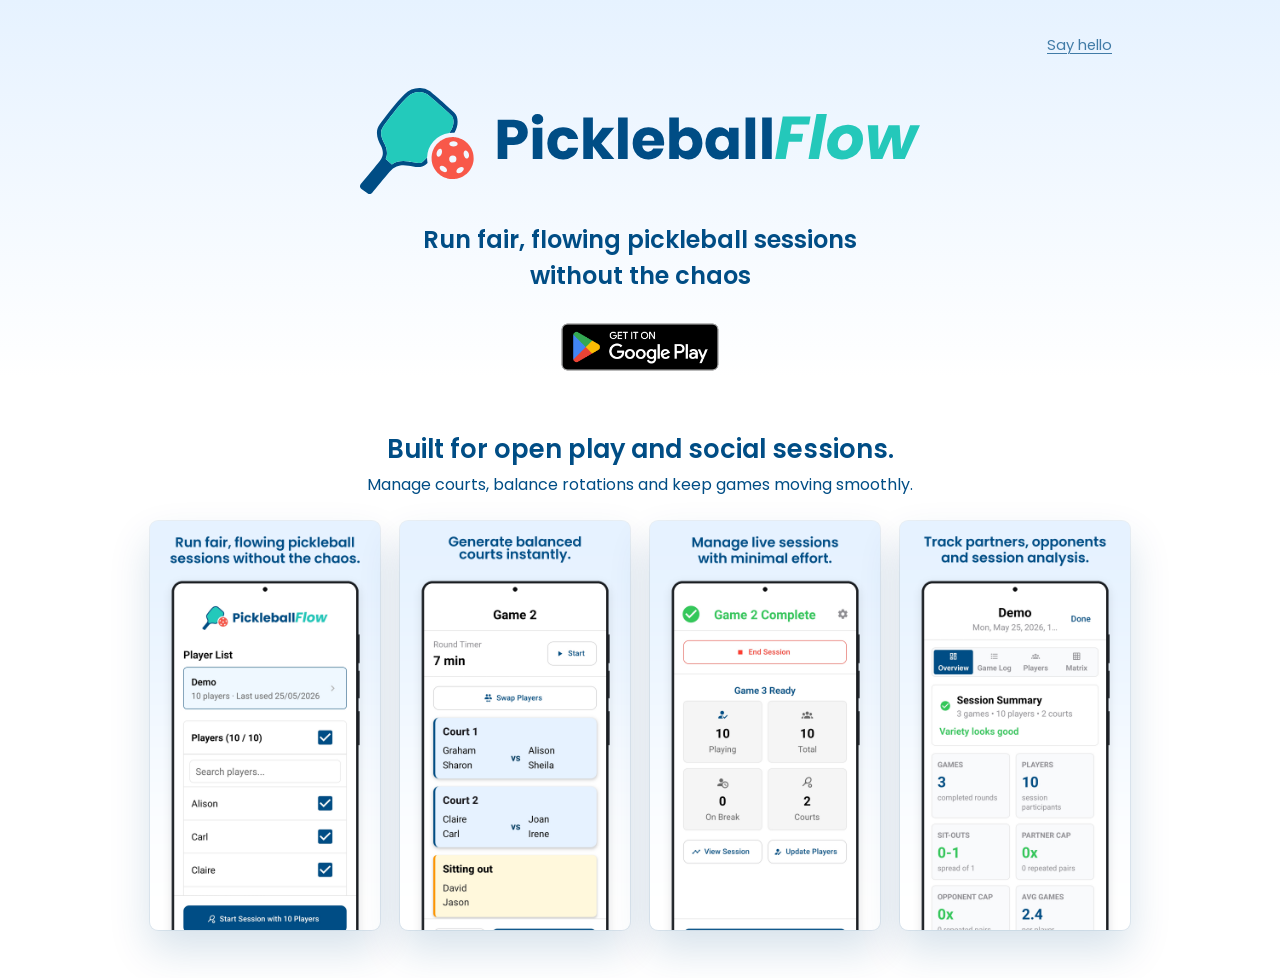
==== index.html @ 3c0b51c6 "Update landing page and SEO metadata" ====
<!doctype html>
<html lang="en">
  <head>
    <meta charset="utf-8">
    <meta name="viewport" content="width=device-width, initial-scale=1">
    <title>PickleballFlow | Pickleball Session Organiser</title>
    <meta
      name="description"
      content="PickleballFlow is a lightweight session organiser designed to help organisers run smooth, balanced pickleball sessions with minimal stress."
    >
    <meta name="robots" content="index, follow">
    <meta name="theme-color" content="#004d85">
    <link rel="canonical" href="https://pickleballflow.app/">

    <meta property="og:site_name" content="PickleballFlow">
    <meta property="og:title" content="PickleballFlow | Pickleball Session Organiser">
    <meta
      property="og:description"
      content="PickleballFlow is a lightweight session organiser designed to help organisers run smooth, balanced pickleball sessions with minimal stress."
    >
    <meta property="og:type" content="website">
    <meta property="og:url" content="https://pickleballflow.app/">
    <meta property="og:image" content="https://pickleballflow.app/assets/favicon.png">
    <meta property="og:image:alt" content="PickleballFlow logo">
    <meta property="og:locale" content="en_GB">
    <meta name="twitter:card" content="summary">
    <meta name="twitter:title" content="PickleballFlow | Pickleball Session Organiser">
    <meta
      name="twitter:description"
      content="Run fair, flowing pickleball sessions without the chaos."
    >
    <meta name="twitter:image" content="https://pickleballflow.app/assets/favicon.png">
    <meta name="twitter:image:alt" content="PickleballFlow logo">

    <link rel="icon" href="assets/favicon.png" type="image/png">
    <link rel="apple-touch-icon" href="assets/favicon.png">
    <link rel="preconnect" href="https://fonts.googleapis.com">
    <link rel="preconnect" href="https://fonts.gstatic.com" crossorigin>
    <link href="https://fonts.googleapis.com/css2?family=Poppins:wght@400;600;700&amp;display=swap" rel="stylesheet">
    <link rel="stylesheet" href="styles.css">

    <script type="application/ld+json">
      {
        "@context": "https://schema.org",
        "@type": "SoftwareApplication",
        "name": "PickleballFlow",
        "applicationCategory": "SportsApplication",
        "operatingSystem": "Android",
        "description": "PickleballFlow is a lightweight session organiser designed to help organisers run smooth, balanced pickleball sessions with minimal stress.",
        "url": "https://pickleballflow.app/",
        "downloadUrl": "https://play.google.com/store/apps/details?id=com.carlevans72.PickleballApp",
        "image": "https://pickleballflow.app/assets/favicon.png"
      }
    </script>

    <!-- MailerLite Universal -->
    <script>
      (function(w,d,e,u,f,l,n){w[f]=w[f]||function(){(w[f].q=w[f].q||[])
      .push(arguments);},l=d.createElement(e),l.async=1,l.src=u,
      n=d.getElementsByTagName(e)[0],n.parentNode.insertBefore(l,n);})
      (window,document,'script','https://assets.mailerlite.com/js/universal.js','ml');
      ml('account', '2374037');
    </script>
    <!-- End MailerLite Universal -->
  </head>
  <body>
    <main class="page-shell" aria-labelledby="site-title">
      <a class="hero-contact" href="mailto:carl@pickleballflow.app">Say hello</a>
      <section class="hero">
        <img
          class="brand-logo"
          src="assets/logo.svg"
          alt="PickleballFlow"
          width="818"
          height="155"
        >
        <h1 id="site-title" class="visually-hidden">PickleballFlow</h1>
        <p class="tagline">
          Run fair, flowing pickleball sessions
          <span>without the chaos</span>
        </p>
        <a
          class="store-link"
          href="https://play.google.com/store/apps/details?id=com.carlevans72.PickleballApp"
          aria-label="Get PickleballFlow on Google Play"
        >
          <img
            class="store-badge"
            src="assets/google-play-badge.png"
            alt="Get it on Google Play"
            width="646"
            height="250"
          >
        </a>
        <div class="waitlist-form">
          <div class="ml-embedded" data-form="wZC4HI"></div>
        </div>
        <section class="play-store-gallery" aria-labelledby="play-store-gallery-title">
          <div class="gallery-intro">
            <h2 id="play-store-gallery-title">Built for open play and social sessions.</h2>
            <p>Manage courts, balance rotations and keep games moving smoothly.</p>
          </div>
          <ul class="screenshot-list">
            <li>
              <img
                src="assets/screenshots/play-store-screenshots/01-run-fair-flowing-pickleball-sessions-without-the-chaos.png"
                alt="PickleballFlow screenshot showing the app launch screen and session planning summary"
                width="1080"
                height="1920"
                loading="lazy"
              >
            </li>
            <li>
              <img
                src="assets/screenshots/play-store-screenshots/02-generate-balanced-courts-instantly.png"
                alt="PickleballFlow screenshot showing balanced court generation"
                width="1080"
                height="1920"
                loading="lazy"
              >
            </li>
            <li>
              <img
                src="assets/screenshots/play-store-screenshots/03-manage-live-sessions-with-minimal-effort.png"
                alt="PickleballFlow screenshot showing live session management"
                width="1080"
                height="1920"
                loading="lazy"
              >
            </li>
            <li>
              <img
                src="assets/screenshots/play-store-screenshots/04-track-partners-opponents-and-session-analysis.png"
                alt="PickleballFlow screenshot showing partner, opponent, and session analysis"
                width="1080"
                height="1920"
                loading="lazy"
              >
            </li>
          </ul>
        </section>
      </section>
    </main>
  </body>
</html>
---- styles.css ----
:root {
  --color-navy: #004d85;
  --color-teal: #23cabb;
  --color-coral: #f85849;
  --color-light-blue: #e6f2ff;
  --color-white: #ffffff;
  --color-text: var(--color-navy);
  --color-muted: rgba(0, 77, 133, 0.72);
  --color-border: #e0e0e0;
  --focus-ring: 0 0 0 4px rgba(35, 202, 187, 0.35);
  --legal-header-height: 96px;
}

* {
  box-sizing: border-box;
}

html {
  min-height: 100%;
}

body {
  min-height: 100vh;
  margin: 0;
  color: var(--color-text);
  background: var(--color-white);
  font-family: "Poppins", -apple-system, BlinkMacSystemFont, "Segoe UI", sans-serif;
  line-height: 1.5;
}

body::before {
  position: fixed;
  inset: 0;
  z-index: -1;
  content: "";
  background:
    linear-gradient(180deg, var(--color-light-blue) 0%, var(--color-white) 42%);
}

a {
  color: var(--color-navy);
  text-decoration-thickness: 1px;
  text-underline-offset: 0.22em;
}

a:hover {
  color: #003d6a;
}

a:focus-visible {
  outline: 2px solid var(--color-navy);
  outline-offset: 4px;
  box-shadow: var(--focus-ring);
}

.page-shell {
  position: relative;
  display: grid;
  min-height: 100svh;
  padding: 56px 24px 24px;
  place-items: center;
}

.hero-contact {
  position: absolute;
  top: 24px;
  right: 24px;
  z-index: 1;
  color: var(--color-muted);
  font-size: 0.92rem;
}

.hero-contact:hover {
  color: var(--color-navy);
}

.hero {
  display: grid;
  width: min(100%, 720px);
  justify-items: center;
  text-align: center;
}

.brand-logo {
  display: block;
  width: min(100%, 560px);
  height: auto;
}

.tagline {
  max-width: 36rem;
  margin: 28px 0 18px;
  color: var(--color-navy);
  font-size: clamp(1.2rem, 1rem + 0.8vw, 1.5rem);
  font-weight: 600;
  letter-spacing: 0;
}

.tagline span {
  display: block;
}

.store-link {
  display: inline-flex;
  border-radius: 6px;
}

.store-badge {
  display: block;
  width: min(180px, 52vw);
  height: auto;
}

.waitlist-form {
  width: 100%;
  margin-top: 0;
}

.waitlist-form .ml-embedded {
  width: 100%;
}

.play-store-gallery {
  width: min(100%, 980px);
  margin-top: 42px;
}

.gallery-intro {
  width: min(100%, 560px);
  margin: 0 auto 20px;
}

.gallery-intro h2 {
  margin: 0;
  color: var(--color-navy);
  font-size: clamp(1.25rem, 1.05rem + 0.7vw, 1.6rem);
  font-weight: 600;
  line-height: 1.2;
  letter-spacing: 0;
}

.gallery-intro p {
  margin: 8px 0 0;
  color: var(--color-text);
  font-size: 1rem;
  line-height: 1.5;
}

.waitlist-form .ml-form-embedContainer,
.waitlist-form .ml-form-embedContainer p,
.waitlist-form .ml-form-embedContainer span,
.waitlist-form .ml-form-embedContainer a,
.waitlist-form .ml-form-embedContainer input,
.waitlist-form .ml-form-embedContainer button {
  color: var(--color-text) !important;
  font-family: "Poppins", -apple-system, BlinkMacSystemFont, "Segoe UI", sans-serif !important;
  font-size: 1rem !important;
  line-height: 1.5 !important;
}

.waitlist-form .ml-form-embedContainer p {
  margin-block: 0 1rem !important;
}

.waitlist-form .ml-form-embedContainer input {
  font-weight: 400 !important;
}

.waitlist-form .ml-form-embedContainer button {
  font-weight: 700 !important;
}

.waitlist-form .ml-form-embedContainer .ml-form-formContent input.form-control {
  color: var(--color-text) !important;
  font-family: "Poppins", -apple-system, BlinkMacSystemFont, "Segoe UI", sans-serif !important;
  font-size: 1rem !important;
  line-height: 1.5 !important;
}

.waitlist-form .ml-form-embedContainer .ml-form-embedSubmit button.primary {
  color: var(--color-white) !important;
  font-family: "Poppins", -apple-system, BlinkMacSystemFont, "Segoe UI", sans-serif !important;
  font-size: 1rem !important;
  line-height: 1.5 !important;
}

#mlb2-41689572.ml-form-embedContainer .ml-form-embedWrapper .ml-form-embedBody .ml-form-formContent input.form-control {
  color: var(--color-text) !important;
  font-family: "Poppins", -apple-system, BlinkMacSystemFont, "Segoe UI", sans-serif !important;
  font-size: 1rem !important;
  line-height: 1.5 !important;
}

.waitlist-form #mlb2-41689572.ml-form-embedContainer .ml-form-embedWrapper .ml-form-embedBody .ml-block-form .ml-form-embedSubmit button.primary {
  color: var(--color-white) !important;
  font-family: "Poppins", -apple-system, BlinkMacSystemFont, "Segoe UI", sans-serif !important;
  font-size: 1rem !important;
  line-height: 1.5 !important;
}

.waitlist-form .ml-form-embedPermissions p,
.waitlist-form .ml-form-embedPermissions span,
.waitlist-form .ml-form-embedPermissions a {
  font-size: 0.875rem !important;
  line-height: 1.55 !important;
}

.screenshot-list {
  display: grid;
  grid-template-columns: repeat(2, minmax(0, 1fr));
  gap: 16px;
  padding: 0;
  margin: 0;
  list-style: none;
}

.screenshot-list li {
  min-width: 0;
}

.screenshot-list img {
  display: block;
  width: 100%;
  height: auto;
  border-radius: 8px;
  background: var(--color-white);
  box-shadow:
    0 20px 42px rgba(0, 77, 133, 0.16),
    0 0 0 1px rgba(0, 77, 133, 0.08);
}

.legal-header {
  position: fixed;
  top: 0;
  right: 0;
  left: 0;
  z-index: 10;
  display: flex;
  min-height: var(--legal-header-height);
  align-items: center;
  justify-content: space-between;
  gap: 24px;
  padding: 18px max(24px, calc((100vw - 880px) / 2 + 24px));
  background: transparent;
  transition:
    min-height 180ms ease,
    padding 180ms ease,
    box-shadow 180ms ease,
    background-color 180ms ease,
    backdrop-filter 180ms ease;
}

.legal-header a {
  display: inline-flex;
  border-radius: 6px;
}

.legal-header.is-compact {
  min-height: 64px;
  padding-top: 10px;
  padding-bottom: 10px;
  background: rgba(255, 255, 255, 0.94);
  backdrop-filter: blur(12px);
  box-shadow: 0 8px 24px rgba(0, 77, 133, 0.1);
}

.close-link {
  flex: 0 0 auto;
  align-items: center;
  justify-content: center;
  width: 44px;
  height: 44px;
  color: var(--color-navy);
  text-decoration: none;
}

.close-link:hover {
  color: var(--color-coral);
}

.home-icon {
  display: block;
  width: 26px;
  height: 26px;
  fill: none;
  stroke: currentColor;
  stroke-linecap: round;
  stroke-linejoin: round;
  stroke-width: 2.2;
  transition:
    width 180ms ease,
    height 180ms ease;
}

.legal-header.is-compact .home-icon {
  width: 23px;
  height: 23px;
}

.legal-logo {
  display: block;
  width: min(250px, 68vw);
  height: auto;
  transition: width 180ms ease;
}

.legal-header.is-compact .legal-logo {
  width: min(180px, 56vw);
}

.legal-page {
  width: min(100%, 880px);
  margin: 0 auto;
  padding: calc(var(--legal-header-height) + 34px) 24px 56px;
}

.legal-content {
  max-width: 760px;
}

.legal-content h1 {
  margin: 0 0 12px;
  color: var(--color-navy);
  font-size: clamp(1.65rem, 1.35rem + 1.1vw, 2.25rem);
  line-height: 1.15;
  letter-spacing: 0;
}

.legal-content h2 {
  margin: 36px 0 12px;
  color: var(--color-navy);
  font-size: 1.35rem;
  line-height: 1.25;
  letter-spacing: 0;
}

.legal-content h3 {
  margin: 24px 0 8px;
  color: var(--color-text);
  font-size: 1.05rem;
  line-height: 1.3;
  letter-spacing: 0;
}

.legal-content p,
.legal-content li {
  color: var(--color-text);
  font-size: 1rem;
}

.legal-content p {
  margin: 0 0 16px;
}

.legal-content ul {
  margin: 0 0 20px;
  padding-left: 1.35rem;
}

.legal-content li {
  margin: 8px 0;
}

.legal-content strong {
  font-weight: 700;
}

.last-updated {
  color: var(--color-muted);
  font-style: italic;
}

.visually-hidden {
  position: absolute;
  width: 1px;
  height: 1px;
  padding: 0;
  margin: -1px;
  overflow: hidden;
  clip: rect(0 0 0 0);
  white-space: nowrap;
  border: 0;
}

@media (min-width: 768px) {
  .page-shell {
    padding: 88px 48px 48px;
  }

  .hero-contact {
    top: 34px;
    right: max(48px, calc((100vw - 1040px) / 2 + 48px));
  }

  .hero {
    width: min(100%, 1040px);
  }

  .play-store-gallery {
    margin-top: 52px;
  }

  .gallery-intro {
    margin-bottom: 24px;
  }

  .screenshot-list {
    grid-template-columns: repeat(4, minmax(0, 1fr));
    gap: 20px;
  }
}

@media (max-width: 420px) {
  :root {
    --legal-header-height: 82px;
  }

  .page-shell {
    padding: 24px;
  }

  .hero-contact {
    position: static;
    justify-self: center;
    margin-top: 28px;
    order: 2;
  }

  .brand-logo {
    width: min(100%, 330px);
  }

  .tagline {
    margin-top: 24px;
  }

  .tagline span {
    display: inline;
  }

  .play-store-gallery {
    margin-top: 32px;
  }

  .gallery-intro {
    margin-bottom: 16px;
  }

  .gallery-intro p {
    font-size: 0.96rem;
  }

  .screenshot-list {
    grid-template-columns: 1fr;
    gap: 12px;
  }

  .screenshot-list img {
    border-radius: 6px;
    box-shadow:
      0 12px 28px rgba(0, 77, 133, 0.14),
      0 0 0 1px rgba(0, 77, 133, 0.07);
  }

  .legal-header {
    padding: 14px 18px;
  }

  .legal-header.is-compact {
    min-height: 58px;
    padding-top: 10px;
    padding-bottom: 8px;
  }

  .legal-logo {
    width: min(230px, 70vw);
  }

  .legal-header.is-compact .legal-logo {
    width: min(170px, 56vw);
  }

  .legal-page {
    padding-top: calc(var(--legal-header-height) + 28px);
  }
}
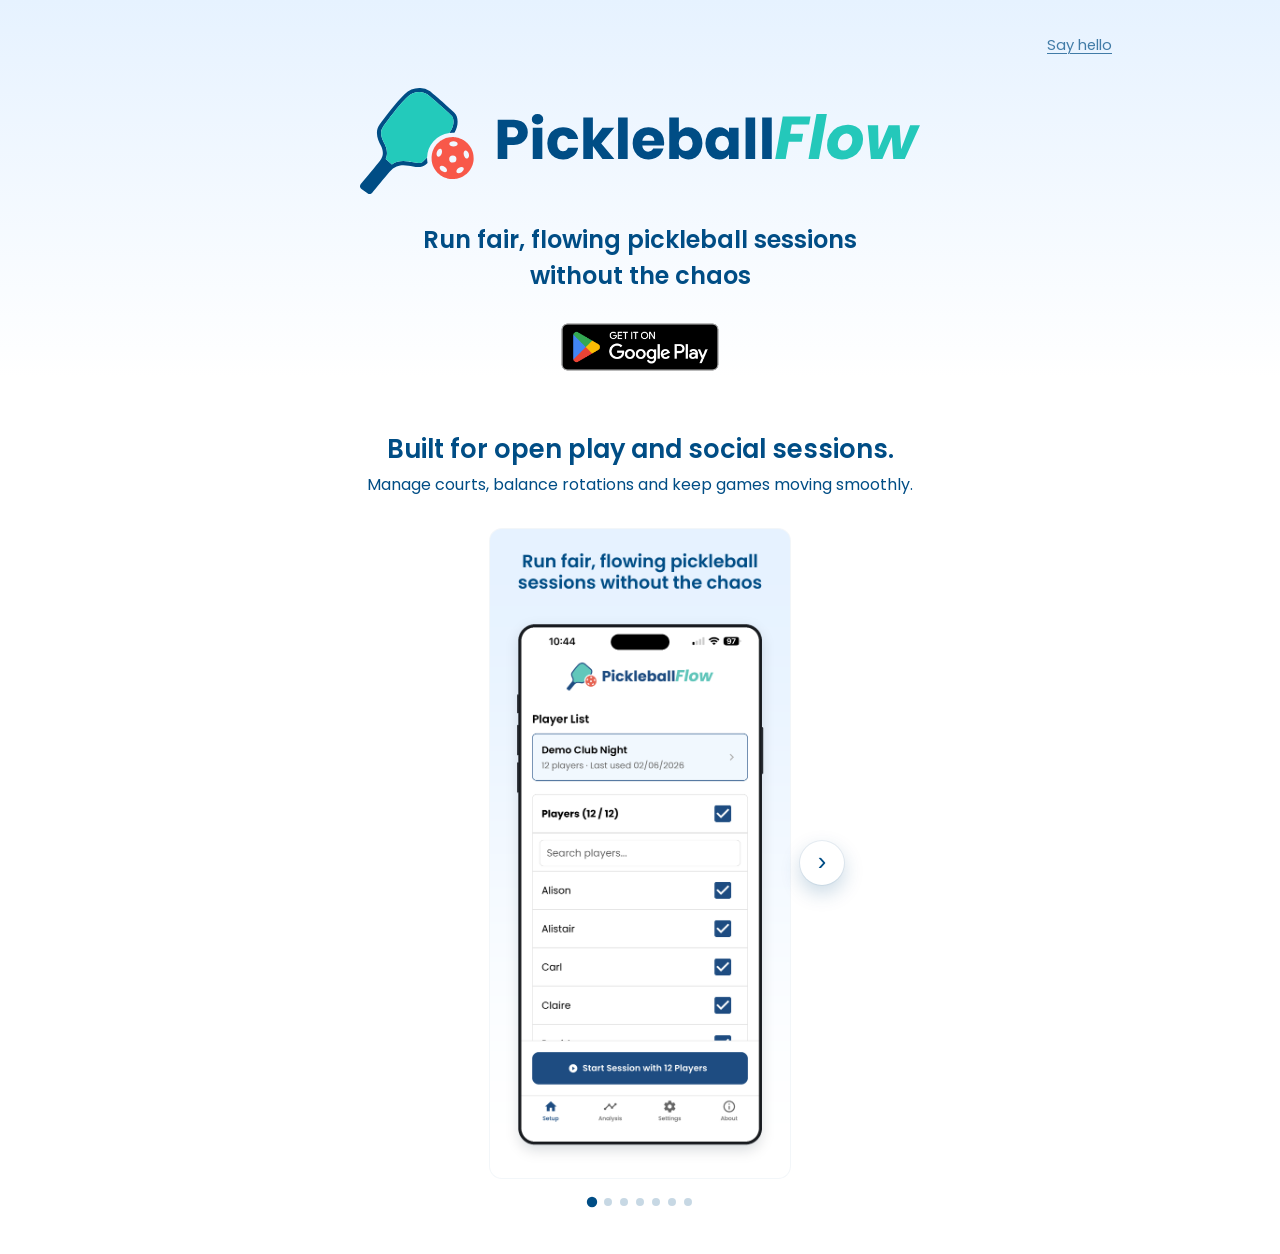
==== commit 01c7c50f: "Swap to App Store screenshots with single-view carousel Replace the Android Play Store screenshots w" ====
--- a/index.html
+++ b/index.html
@@ -100,46 +100,201 @@
             <h2 id="play-store-gallery-title">Built for open play and social sessions.</h2>
             <p>Manage courts, balance rotations and keep games moving smoothly.</p>
           </div>
-          <ul class="screenshot-list">
-            <li>
-              <img
-                src="assets/screenshots/play-store-screenshots/01-run-fair-flowing-pickleball-sessions-without-the-chaos.png"
-                alt="PickleballFlow screenshot showing the app launch screen and session planning summary"
-                width="1080"
-                height="1920"
-                loading="lazy"
-              >
-            </li>
-            <li>
-              <img
-                src="assets/screenshots/play-store-screenshots/02-generate-balanced-courts-instantly.png"
-                alt="PickleballFlow screenshot showing balanced court generation"
-                width="1080"
-                height="1920"
-                loading="lazy"
-              >
-            </li>
-            <li>
-              <img
-                src="assets/screenshots/play-store-screenshots/03-manage-live-sessions-with-minimal-effort.png"
-                alt="PickleballFlow screenshot showing live session management"
-                width="1080"
-                height="1920"
-                loading="lazy"
-              >
-            </li>
-            <li>
-              <img
-                src="assets/screenshots/play-store-screenshots/04-track-partners-opponents-and-session-analysis.png"
-                alt="PickleballFlow screenshot showing partner, opponent, and session analysis"
-                width="1080"
-                height="1920"
-                loading="lazy"
-              >
-            </li>
-          </ul>
+          <div class="screenshot-carousel" data-carousel>
+            <button
+              type="button"
+              class="carousel-arrow carousel-arrow--prev"
+              data-carousel-prev
+              aria-label="Previous screenshot"
+            >
+              <span aria-hidden="true">&#8249;</span>
+            </button>
+            <ul class="screenshot-track" data-carousel-track>
+              <li class="screenshot-slide">
+                <img
+                  src="assets/screenshots/app-store-screenshots/01-run-fair-flowing-pickleball-sessions-without-the-chaos.png"
+                  alt="PickleballFlow screenshot: run fair, flowing pickleball sessions without the chaos"
+                  width="1284"
+                  height="2778"
+                >
+              </li>
+              <li class="screenshot-slide">
+                <img
+                  src="assets/screenshots/app-store-screenshots/02-generate-balanced-courts-instantly.png"
+                  alt="PickleballFlow screenshot: generate balanced courts instantly"
+                  width="1284"
+                  height="2778"
+                  loading="lazy"
+                >
+              </li>
+              <li class="screenshot-slide">
+                <img
+                  src="assets/screenshots/app-store-screenshots/03-stay-in-control-between-every-game.png"
+                  alt="PickleballFlow screenshot: stay in control between every game"
+                  width="1284"
+                  height="2778"
+                  loading="lazy"
+                >
+              </li>
+              <li class="screenshot-slide">
+                <img
+                  src="assets/screenshots/app-store-screenshots/04-track-partners-opponents-and-session-health.png"
+                  alt="PickleballFlow screenshot: track partners, opponents and session health"
+                  width="1284"
+                  height="2778"
+                  loading="lazy"
+                >
+              </li>
+              <li class="screenshot-slide">
+                <img
+                  src="assets/screenshots/app-store-screenshots/05-every-partnership-tracked-for-fairness.png"
+                  alt="PickleballFlow screenshot: every partnership, tracked for fairness"
+                  width="1284"
+                  height="2778"
+                  loading="lazy"
+                >
+              </li>
+              <li class="screenshot-slide">
+                <img
+                  src="assets/screenshots/app-store-screenshots/06-save-your-regular-crews-ready-to-go.png"
+                  alt="PickleballFlow screenshot: save your regular crews, ready to go"
+                  width="1284"
+                  height="2778"
+                  loading="lazy"
+                >
+              </li>
+              <li class="screenshot-slide">
+                <img
+                  src="assets/screenshots/app-store-screenshots/07-add-and-edit-players-in-seconds.png"
+                  alt="PickleballFlow screenshot: add and edit players in seconds"
+                  width="1284"
+                  height="2778"
+                  loading="lazy"
+                >
+              </li>
+            </ul>
+            <button
+              type="button"
+              class="carousel-arrow carousel-arrow--next"
+              data-carousel-next
+              aria-label="Next screenshot"
+            >
+              <span aria-hidden="true">&#8250;</span>
+            </button>
+            <div class="carousel-dots" data-carousel-dots aria-hidden="true"></div>
+          </div>
         </section>
       </section>
     </main>
+    <script>
+      (function () {
+        var carousel = document.querySelector("[data-carousel]");
+        if (!carousel) return;
+
+        var track = carousel.querySelector("[data-carousel-track]");
+        var prev = carousel.querySelector("[data-carousel-prev]");
+        var next = carousel.querySelector("[data-carousel-next]");
+        var dotsWrap = carousel.querySelector("[data-carousel-dots]");
+        var slides = Array.prototype.slice.call(track.children);
+        if (!slides.length) return;
+
+        var current = 0;
+
+        function clamp(i) {
+          return Math.max(0, Math.min(slides.length - 1, i));
+        }
+
+        function scrollToSlide(i) {
+          var slide = slides[i];
+          var offset =
+            slide.offsetLeft - (track.clientWidth - slide.offsetWidth) / 2;
+          var max = track.scrollWidth - track.clientWidth;
+          track.scrollTo({
+            left: Math.max(0, Math.min(max, offset)),
+            behavior: "smooth"
+          });
+        }
+
+        function nearestIndex() {
+          if (track.scrollLeft <= 1) return 0;
+          if (track.scrollLeft + track.clientWidth >= track.scrollWidth - 1) {
+            return slides.length - 1;
+          }
+          var center = track.scrollLeft + track.clientWidth / 2;
+          var best = 0;
+          var bestDist = Infinity;
+          slides.forEach(function (slide, i) {
+            var slideCenter = slide.offsetLeft + slide.offsetWidth / 2;
+            var dist = Math.abs(slideCenter - center);
+            if (dist < bestDist) {
+              bestDist = dist;
+              best = i;
+            }
+          });
+          return best;
+        }
+
+        function render() {
+          dots.forEach(function (dot, d) {
+            dot.classList.toggle("is-active", d === current);
+          });
+          prev.classList.toggle("is-edge", current <= 0);
+          next.classList.toggle("is-edge", current >= slides.length - 1);
+        }
+
+        var programmatic = false;
+
+        function go(i) {
+          current = clamp(i);
+          programmatic = true;
+          scrollToSlide(current);
+          render();
+        }
+
+        var dots = slides.map(function (slide, i) {
+          var dot = document.createElement("button");
+          dot.type = "button";
+          dot.className = "carousel-dot";
+          dot.setAttribute("aria-label", "Go to screenshot " + (i + 1));
+          dot.addEventListener("click", function () {
+            go(i);
+          });
+          dotsWrap.appendChild(dot);
+          return dot;
+        });
+
+        prev.addEventListener("click", function () { go(current - 1); });
+        next.addEventListener("click", function () { go(current + 1); });
+
+        var ticking = false;
+        var settleTimer;
+        track.addEventListener("scroll", function () {
+          clearTimeout(settleTimer);
+          // While an arrow/dot scroll is animating, keep the index the button
+          // set; only sync from scroll position for manual swipes/drags.
+          if (!programmatic && !ticking) {
+            ticking = true;
+            window.requestAnimationFrame(function () {
+              current = nearestIndex();
+              render();
+              ticking = false;
+            });
+          }
+          // Once scrolling has settled, reconcile and re-enable manual sync.
+          settleTimer = setTimeout(function () {
+            programmatic = false;
+            current = nearestIndex();
+            render();
+          }, 120);
+        });
+        window.addEventListener("resize", function () {
+          // Slide width tracks the viewport, so re-align the focused slide.
+          programmatic = true;
+          track.scrollLeft = slides[current].offsetLeft;
+          render();
+        });
+        render();
+      })();
+    </script>
   </body>
 </html>
--- a/styles.css
+++ b/styles.css
@@ -77,6 +77,7 @@
 .hero {
   display: grid;
   width: min(100%, 720px);
+  min-width: 0;
   justify-items: center;
   text-align: center;
 }
@@ -122,6 +123,7 @@
 
 .play-store-gallery {
   width: min(100%, 980px);
+  min-width: 0;
   margin-top: 42px;
 }
 
@@ -205,28 +207,118 @@
   line-height: 1.55 !important;
 }
 
-.screenshot-list {
-  display: grid;
-  grid-template-columns: repeat(2, minmax(0, 1fr));
-  gap: 16px;
+/* One screenshot in focus at a time — identical behaviour at every width. */
+.screenshot-carousel {
+  position: relative;
+  width: 100%;
+  min-width: 0;
+  /* Width of the focused screenshot; arrows are positioned from this too. */
+  --shot-w: min(74vw, 300px);
+}
+
+.screenshot-track {
+  display: flex;
+  margin: 0;
   padding: 0;
-  margin: 0;
   list-style: none;
-}
-
-.screenshot-list li {
+  overflow-x: auto;
+  scroll-snap-type: x mandatory;
+  -webkit-overflow-scrolling: touch;
+  scrollbar-width: none;
+}
+
+.screenshot-track::-webkit-scrollbar {
+  display: none;
+}
+
+.screenshot-slide {
+  flex: 0 0 100%;
   min-width: 0;
-}
-
-.screenshot-list img {
+  display: flex;
+  justify-content: center;
+  padding: 8px 0 4px;
+  scroll-snap-align: center;
+}
+
+.screenshot-slide img {
   display: block;
-  width: 100%;
+  width: var(--shot-w);
   height: auto;
-  border-radius: 8px;
+  border-radius: 12px;
   background: var(--color-white);
+  box-shadow: 0 0 0 1px rgba(0, 77, 133, 0.05);
+}
+
+.carousel-arrow {
+  position: absolute;
+  top: 50%;
+  transform: translateY(-50%);
+  z-index: 2;
+  display: flex;
+  align-items: center;
+  justify-content: center;
+  width: 44px;
+  height: 44px;
+  padding: 0;
+  border: 0;
+  border-radius: 999px;
+  background: var(--color-white);
+  color: var(--color-navy);
+  font-size: 1.6rem;
+  line-height: 1;
+  cursor: pointer;
   box-shadow:
-    0 20px 42px rgba(0, 77, 133, 0.16),
+    0 8px 20px rgba(0, 77, 133, 0.22),
     0 0 0 1px rgba(0, 77, 133, 0.08);
+  transition: opacity 0.2s ease, transform 0.2s ease;
+}
+
+.carousel-arrow span {
+  margin-top: -3px;
+}
+
+/* Sit just outside the focused screenshot, but never closer than 4px to the
+   carousel edge (so they can't be clipped on narrow screens). */
+.carousel-arrow--prev {
+  right: min(calc(50% + var(--shot-w) / 2 + 10px), calc(100% - 48px));
+}
+
+.carousel-arrow--next {
+  left: min(calc(50% + var(--shot-w) / 2 + 10px), calc(100% - 48px));
+}
+
+.carousel-arrow:hover {
+  transform: translateY(-50%) scale(1.05);
+}
+
+/* Edge state stays clickable (clamped no-op) so clicks never fall through
+   to the screenshot behind the button. */
+.carousel-arrow.is-edge {
+  opacity: 0;
+  pointer-events: none;
+}
+
+.carousel-dots {
+  display: flex;
+  justify-content: center;
+  gap: 8px;
+  margin-top: 16px;
+}
+
+.carousel-dot {
+  width: 8px;
+  height: 8px;
+  padding: 0;
+  border: 0;
+  border-radius: 999px;
+  background: rgba(0, 77, 133, 0.22);
+  cursor: pointer;
+  transition: background 0.2s ease, transform 0.2s ease;
+}
+
+.carousel-dot.is-active {
+  background: var(--color-navy);
+  transform: scale(1.3);
 }
 
 .legal-header {
@@ -403,11 +495,6 @@
   .gallery-intro {
     margin-bottom: 24px;
   }
-
-  .screenshot-list {
-    grid-template-columns: repeat(4, minmax(0, 1fr));
-    gap: 20px;
-  }
 }
 
 @media (max-width: 420px) {
@@ -450,16 +537,13 @@
     font-size: 0.96rem;
   }
 
-  .screenshot-list {
-    grid-template-columns: 1fr;
-    gap: 12px;
-  }
-
-  .screenshot-list img {
-    border-radius: 6px;
-    box-shadow:
-      0 12px 28px rgba(0, 77, 133, 0.14),
-      0 0 0 1px rgba(0, 77, 133, 0.07);
+  .screenshot-carousel {
+    --shot-w: min(78vw, 280px);
+  }
+
+  .screenshot-slide img {
+    border-radius: 10px;
+    box-shadow: 0 0 0 1px rgba(0, 77, 133, 0.05);
   }
 
   .legal-header {
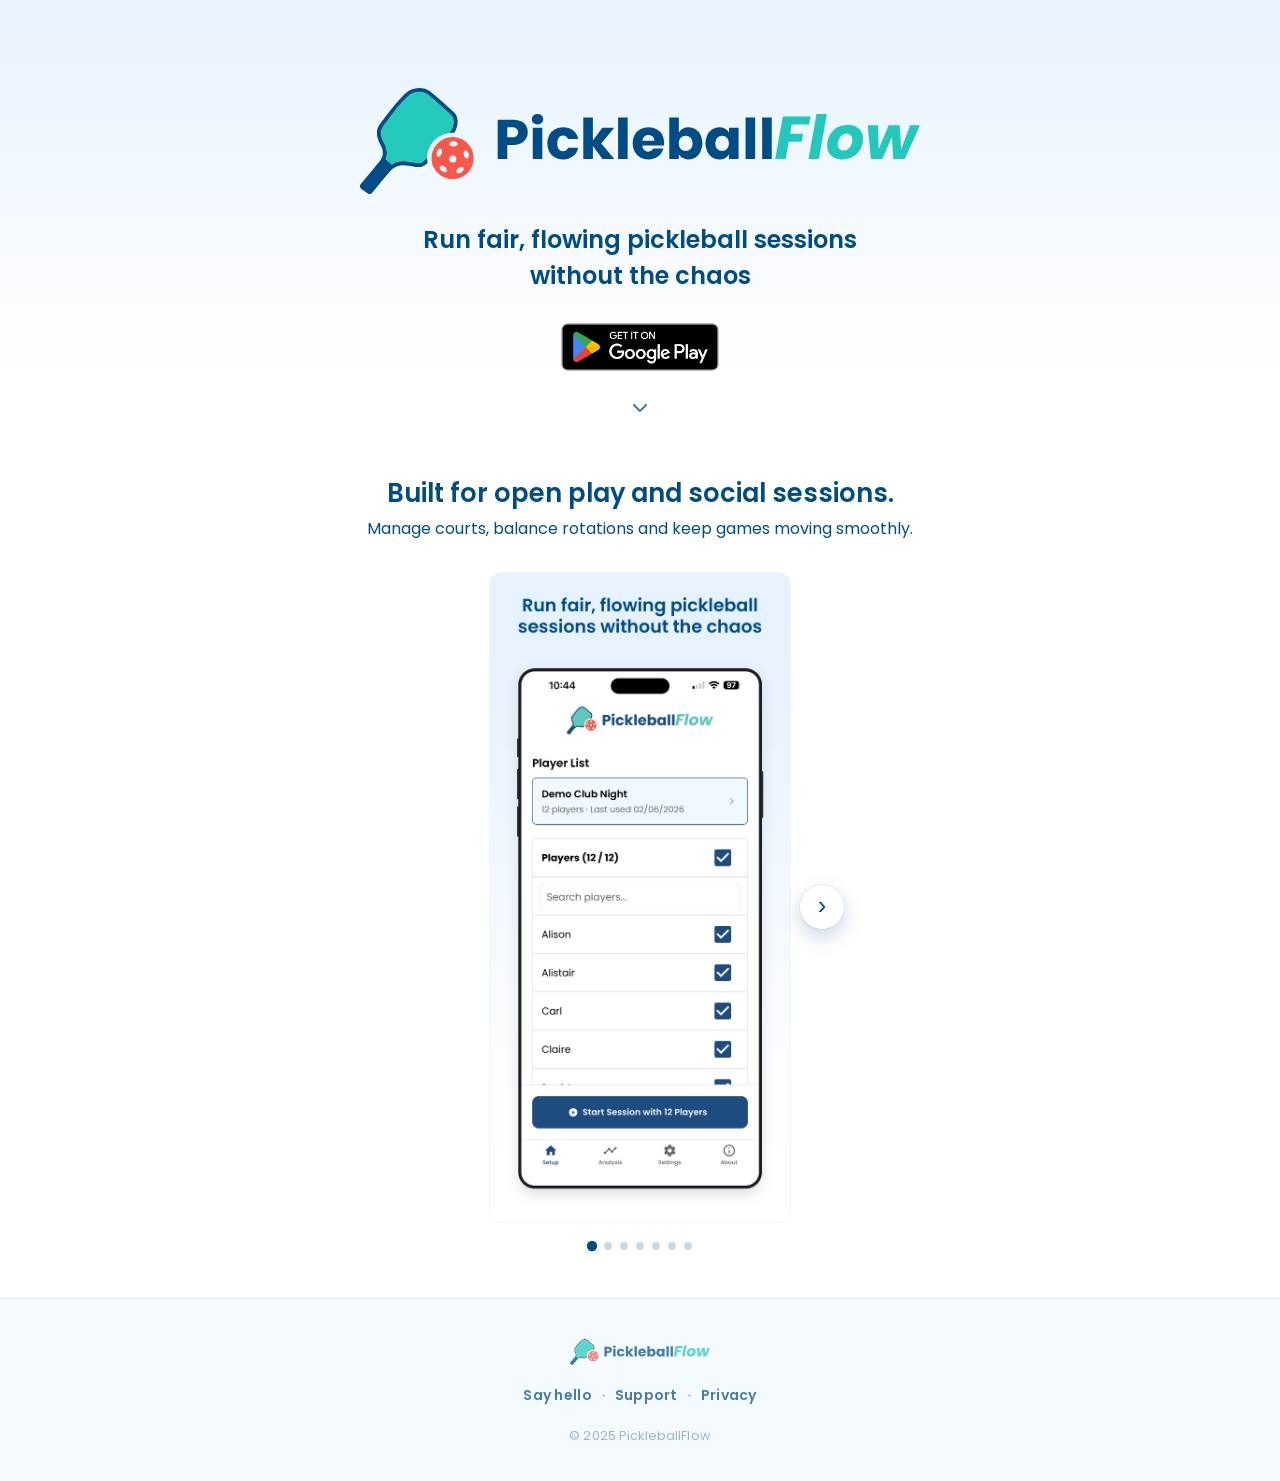
==== commit f8747274: "Add support page and footer with nav links - Add /support.html with FAQ, troubleshooting and contact" ====
--- a/index.html
+++ b/index.html
@@ -65,7 +65,6 @@
   </head>
   <body>
     <main class="page-shell" aria-labelledby="site-title">
-      <a class="hero-contact" href="mailto:carl@pickleballflow.app">Say hello</a>
       <section class="hero">
         <img
           class="brand-logo"
@@ -95,7 +94,12 @@
         <div class="waitlist-form">
           <div class="ml-embedded" data-form="wZC4HI"></div>
         </div>
-        <section class="play-store-gallery" aria-labelledby="play-store-gallery-title">
+        <a class="scroll-cue" href="#play-store-gallery" aria-label="See app screenshots">
+          <svg viewBox="0 0 24 24" fill="none" stroke="currentColor" stroke-width="2.2" stroke-linecap="round" stroke-linejoin="round" aria-hidden="true" focusable="false">
+            <polyline points="6 9 12 15 18 9"></polyline>
+          </svg>
+        </a>
+        <section class="play-store-gallery" id="play-store-gallery" aria-labelledby="play-store-gallery-title">
           <div class="gallery-intro">
             <h2 id="play-store-gallery-title">Built for open play and social sessions.</h2>
             <p>Manage courts, balance rotations and keep games moving smoothly.</p>
@@ -186,6 +190,21 @@
         </section>
       </section>
     </main>
+    <footer class="site-footer">
+      <div class="site-footer-inner">
+        <a href="/" aria-label="PickleballFlow home">
+          <img class="site-footer-logo" src="assets/logo.svg" alt="PickleballFlow" width="818" height="155">
+        </a>
+        <nav class="site-footer-nav" aria-label="Footer">
+          <a href="mailto:carl@pickleballflow.app">Say hello</a>
+          <span class="site-footer-sep" aria-hidden="true"></span>
+          <a href="support.html">Support</a>
+          <span class="site-footer-sep" aria-hidden="true"></span>
+          <a href="privacy.html">Privacy</a>
+        </nav>
+        <p class="site-footer-copy">&copy; 2025 PickleballFlow</p>
+      </div>
+    </footer>
     <script>
       (function () {
         var carousel = document.querySelector("[data-carousel]");
--- a/styles.css
+++ b/styles.css
@@ -462,6 +462,95 @@
   font-style: italic;
 }
 
+.scroll-cue {
+  display: flex;
+  align-items: center;
+  justify-content: center;
+  width: 36px;
+  height: 36px;
+  margin-top: 8px;
+  color: var(--color-muted);
+  text-decoration: none;
+  animation: scroll-cue-bounce 2s ease-in-out infinite;
+}
+
+.scroll-cue svg {
+  width: 24px;
+  height: 24px;
+}
+
+.scroll-cue:hover {
+  color: var(--color-navy);
+}
+
+@keyframes scroll-cue-bounce {
+  0%, 100% { transform: translateY(0); }
+  50% { transform: translateY(5px); }
+}
+
+.site-footer {
+  border-top: 1px solid rgba(0, 77, 133, 0.1);
+  background: rgba(230, 242, 255, 0.4);
+}
+
+.site-footer-inner {
+  display: flex;
+  flex-direction: column;
+  align-items: center;
+  gap: 20px;
+  width: min(100%, 880px);
+  margin: 0 auto;
+  padding: 40px 24px 36px;
+}
+
+.site-footer-logo {
+  display: block;
+  width: 140px;
+  height: auto;
+  opacity: 0.72;
+  transition: opacity 0.2s ease;
+}
+
+.site-footer-logo:hover {
+  opacity: 1;
+}
+
+.site-footer-nav {
+  display: flex;
+  align-items: center;
+  gap: 10px;
+  flex-wrap: wrap;
+  justify-content: center;
+}
+
+.site-footer-nav a {
+  color: var(--color-muted);
+  font-size: 0.875rem;
+  font-weight: 600;
+  letter-spacing: 0.02em;
+  text-decoration: none;
+  transition: color 0.15s ease;
+}
+
+.site-footer-nav a:hover {
+  color: var(--color-navy);
+}
+
+.site-footer-sep {
+  display: inline-block;
+  width: 3px;
+  height: 3px;
+  border-radius: 50%;
+  background: rgba(0, 77, 133, 0.25);
+}
+
+.site-footer-copy {
+  margin: 0;
+  color: rgba(0, 77, 133, 0.38);
+  font-size: 0.8rem;
+  letter-spacing: 0.01em;
+}
+
 .visually-hidden {
   position: absolute;
   width: 1px;
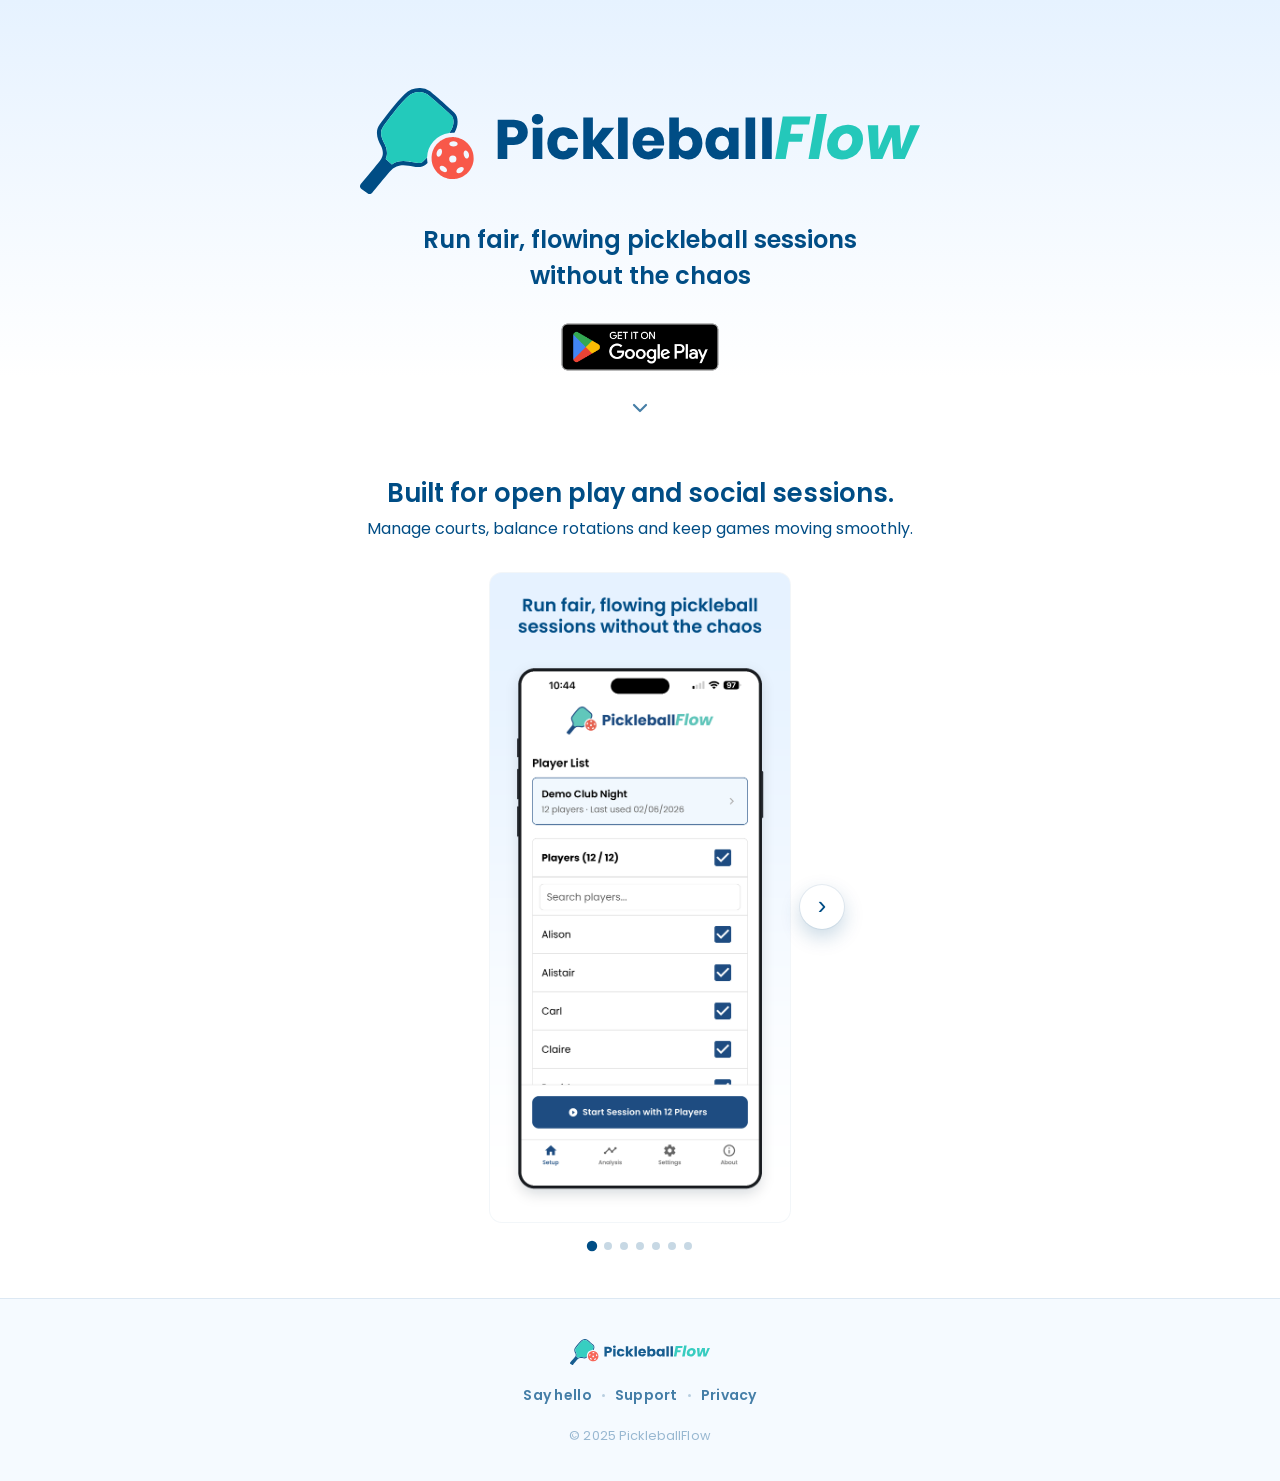
==== commit f95cae65: "Update links, emails, privacy policy, and footer logo opacity - Rename gallery anchor to #app-store-" ====
--- a/index.html
+++ b/index.html
@@ -94,14 +94,14 @@
         <div class="waitlist-form">
           <div class="ml-embedded" data-form="wZC4HI"></div>
         </div>
-        <a class="scroll-cue" href="#play-store-gallery" aria-label="See app screenshots">
+        <a class="scroll-cue" href="#app-store-gallery" aria-label="See app screenshots">
           <svg viewBox="0 0 24 24" fill="none" stroke="currentColor" stroke-width="2.2" stroke-linecap="round" stroke-linejoin="round" aria-hidden="true" focusable="false">
             <polyline points="6 9 12 15 18 9"></polyline>
           </svg>
         </a>
-        <section class="play-store-gallery" id="play-store-gallery" aria-labelledby="play-store-gallery-title">
+        <section class="play-store-gallery" id="app-store-gallery" aria-labelledby="app-store-gallery-title">
           <div class="gallery-intro">
-            <h2 id="play-store-gallery-title">Built for open play and social sessions.</h2>
+            <h2 id="app-store-gallery-title">Built for open play and social sessions.</h2>
             <p>Manage courts, balance rotations and keep games moving smoothly.</p>
           </div>
           <div class="screenshot-carousel" data-carousel>
@@ -196,11 +196,11 @@
           <img class="site-footer-logo" src="assets/logo.svg" alt="PickleballFlow" width="818" height="155">
         </a>
         <nav class="site-footer-nav" aria-label="Footer">
-          <a href="mailto:carl@pickleballflow.app">Say hello</a>
+          <a href="mailto:hello@pickleballflow.app">Say hello</a>
           <span class="site-footer-sep" aria-hidden="true"></span>
           <a href="support.html">Support</a>
           <span class="site-footer-sep" aria-hidden="true"></span>
-          <a href="privacy.html">Privacy</a>
+          <a href="privacy-web.html">Privacy</a>
         </nav>
         <p class="site-footer-copy">&copy; 2025 PickleballFlow</p>
       </div>
--- a/styles.css
+++ b/styles.css
@@ -507,7 +507,7 @@
   display: block;
   width: 140px;
   height: auto;
-  opacity: 0.72;
+  opacity: 0.9;
   transition: opacity 0.2s ease;
 }
 
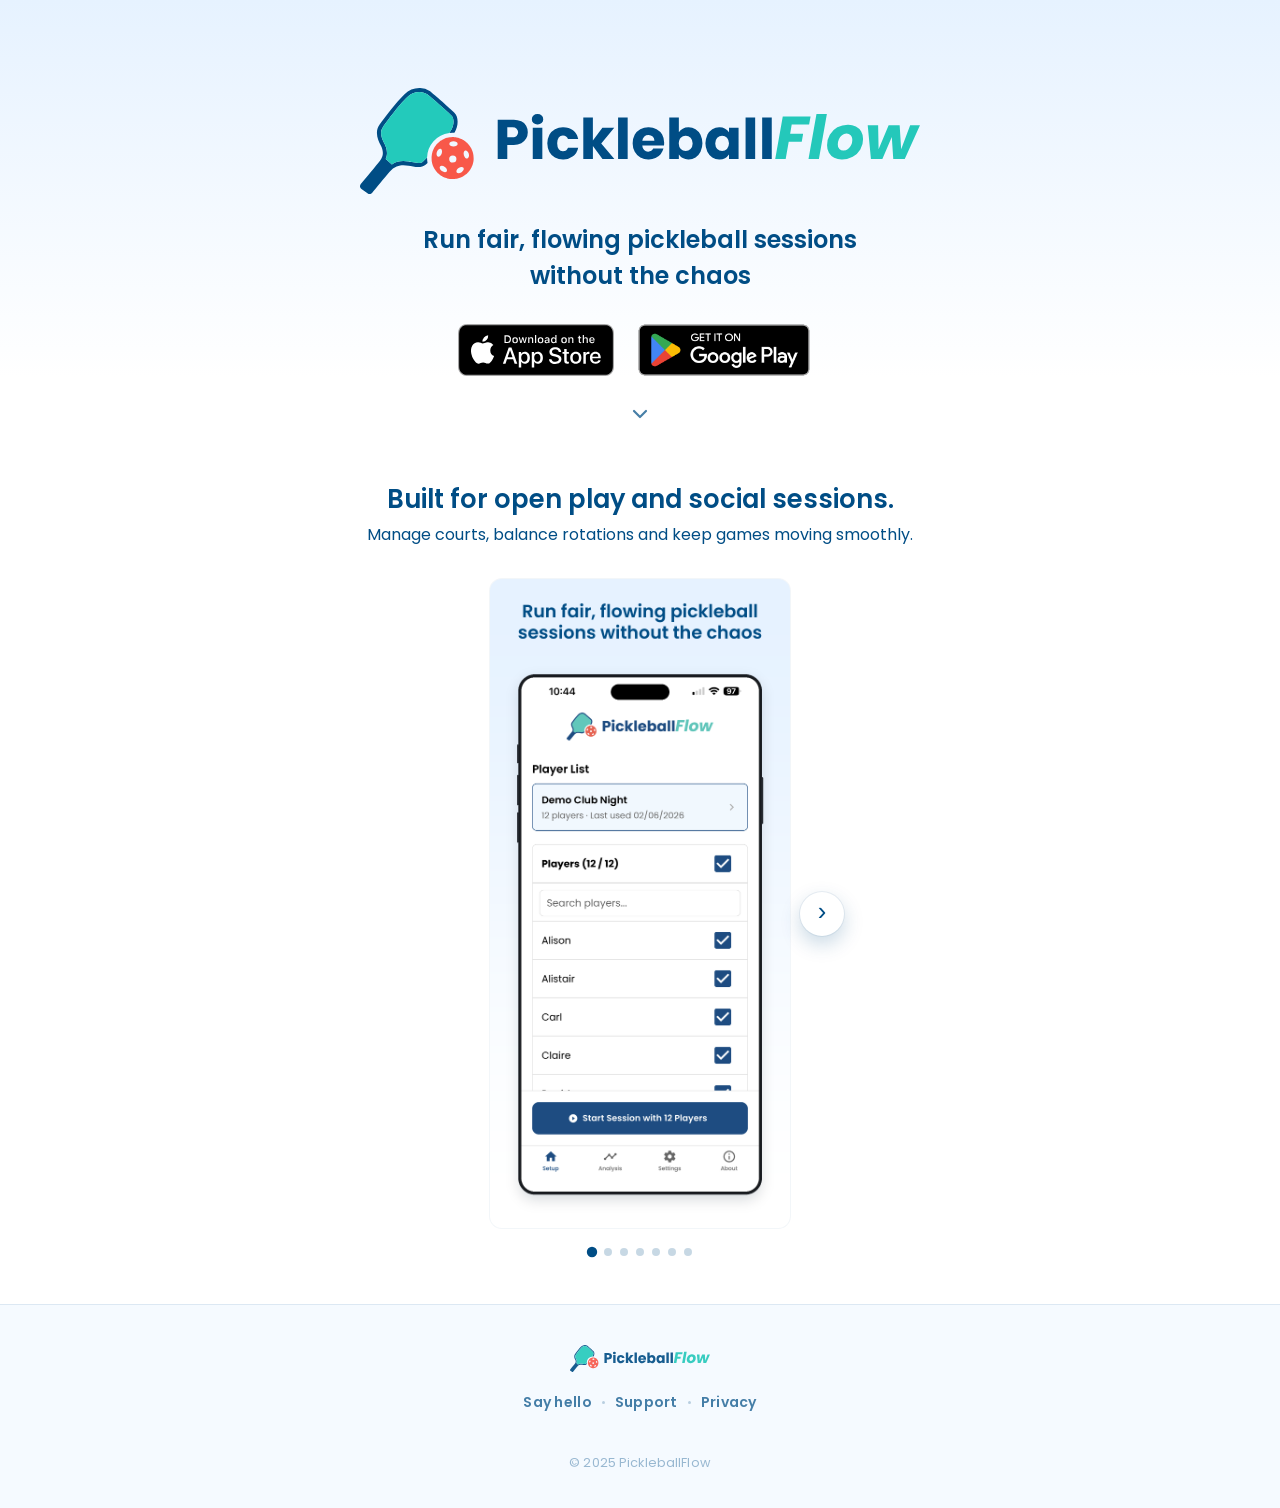
==== commit 663e023c: "Add App Store badge, remove waitlist, add Ko-fi button - Add App Store badge next to Google Play on " ====
--- a/index.html
+++ b/index.html
@@ -45,23 +45,14 @@
         "@type": "SoftwareApplication",
         "name": "PickleballFlow",
         "applicationCategory": "SportsApplication",
-        "operatingSystem": "Android",
+        "operatingSystem": "iOS, Android",
         "description": "PickleballFlow is a lightweight session organiser designed to help organisers run smooth, balanced pickleball sessions with minimal stress.",
         "url": "https://pickleballflow.app/",
-        "downloadUrl": "https://play.google.com/store/apps/details?id=com.carlevans72.PickleballApp",
+        "downloadUrl": "https://apps.apple.com/app/pickleball-flow-round-robin/id6775576662",
         "image": "https://pickleballflow.app/assets/favicon.png"
       }
     </script>
 
-    <!-- MailerLite Universal -->
-    <script>
-      (function(w,d,e,u,f,l,n){w[f]=w[f]||function(){(w[f].q=w[f].q||[])
-      .push(arguments);},l=d.createElement(e),l.async=1,l.src=u,
-      n=d.getElementsByTagName(e)[0],n.parentNode.insertBefore(l,n);})
-      (window,document,'script','https://assets.mailerlite.com/js/universal.js','ml');
-      ml('account', '2374037');
-    </script>
-    <!-- End MailerLite Universal -->
   </head>
   <body>
     <main class="page-shell" aria-labelledby="site-title">
@@ -78,21 +69,33 @@
           Run fair, flowing pickleball sessions
           <span>without the chaos</span>
         </p>
-        <a
-          class="store-link"
-          href="https://play.google.com/store/apps/details?id=com.carlevans72.PickleballApp"
-          aria-label="Get PickleballFlow on Google Play"
-        >
-          <img
-            class="store-badge"
-            src="assets/google-play-badge.png"
-            alt="Get it on Google Play"
-            width="646"
-            height="250"
+        <div class="store-links">
+          <a
+            class="store-link"
+            href="https://apps.apple.com/app/pickleball-flow-round-robin/id6775576662"
+            aria-label="Download PickleballFlow on the App Store"
           >
-        </a>
-        <div class="waitlist-form">
-          <div class="ml-embedded" data-form="wZC4HI"></div>
+            <img
+              class="store-badge store-badge--app-store"
+              src="assets/app-store-badge.svg"
+              alt="Download on the App Store"
+              width="120"
+              height="40"
+            >
+          </a>
+          <a
+            class="store-link"
+            href="https://play.google.com/store/apps/details?id=com.carlevans72.PickleballApp"
+            aria-label="Get PickleballFlow on Google Play"
+          >
+            <img
+              class="store-badge store-badge--google-play"
+              src="assets/google-play-badge.png"
+              alt="Get it on Google Play"
+              width="646"
+              height="250"
+            >
+          </a>
         </div>
         <a class="scroll-cue" href="#app-store-gallery" aria-label="See app screenshots">
           <svg viewBox="0 0 24 24" fill="none" stroke="currentColor" stroke-width="2.2" stroke-linecap="round" stroke-linejoin="round" aria-hidden="true" focusable="false">
@@ -202,6 +205,10 @@
           <span class="site-footer-sep" aria-hidden="true"></span>
           <a href="privacy-web.html">Privacy</a>
         </nav>
+        <div class="kofi-support">
+          <script type='text/javascript' src='https://storage.ko-fi.com/cdn/widget/Widget_2.js'></script>
+          <script type='text/javascript'>kofiwidget2.init('Support me on Ko-fi', '#004d85', 'L4T61ZQBWE');kofiwidget2.draw();</script>
+        </div>
         <p class="site-footer-copy">&copy; 2025 PickleballFlow</p>
       </div>
     </footer>
--- a/styles.css
+++ b/styles.css
@@ -101,6 +101,14 @@
   display: block;
 }
 
+.store-links {
+  display: flex;
+  flex-wrap: wrap;
+  align-items: center;
+  justify-content: center;
+  gap: 12px;
+}
+
 .store-link {
   display: inline-flex;
   border-radius: 6px;
@@ -108,17 +116,17 @@
 
 .store-badge {
   display: block;
-  width: min(180px, 52vw);
-  height: auto;
-}
-
-.waitlist-form {
-  width: 100%;
-  margin-top: 0;
-}
-
-.waitlist-form .ml-embedded {
-  width: 100%;
+  width: auto;
+}
+
+.store-badge--app-store {
+  height: clamp(44px, 12.5vw, 52px);
+}
+
+/* Google's badge carries built-in padding, so it runs taller to match
+   the App Store badge's visual height. */
+.store-badge--google-play {
+  height: clamp(64px, 18vw, 76px);
 }
 
 .play-store-gallery {
@@ -146,65 +154,6 @@
   color: var(--color-text);
   font-size: 1rem;
   line-height: 1.5;
-}
-
-.waitlist-form .ml-form-embedContainer,
-.waitlist-form .ml-form-embedContainer p,
-.waitlist-form .ml-form-embedContainer span,
-.waitlist-form .ml-form-embedContainer a,
-.waitlist-form .ml-form-embedContainer input,
-.waitlist-form .ml-form-embedContainer button {
-  color: var(--color-text) !important;
-  font-family: "Poppins", -apple-system, BlinkMacSystemFont, "Segoe UI", sans-serif !important;
-  font-size: 1rem !important;
-  line-height: 1.5 !important;
-}
-
-.waitlist-form .ml-form-embedContainer p {
-  margin-block: 0 1rem !important;
-}
-
-.waitlist-form .ml-form-embedContainer input {
-  font-weight: 400 !important;
-}
-
-.waitlist-form .ml-form-embedContainer button {
-  font-weight: 700 !important;
-}
-
-.waitlist-form .ml-form-embedContainer .ml-form-formContent input.form-control {
-  color: var(--color-text) !important;
-  font-family: "Poppins", -apple-system, BlinkMacSystemFont, "Segoe UI", sans-serif !important;
-  font-size: 1rem !important;
-  line-height: 1.5 !important;
-}
-
-.waitlist-form .ml-form-embedContainer .ml-form-embedSubmit button.primary {
-  color: var(--color-white) !important;
-  font-family: "Poppins", -apple-system, BlinkMacSystemFont, "Segoe UI", sans-serif !important;
-  font-size: 1rem !important;
-  line-height: 1.5 !important;
-}
-
-#mlb2-41689572.ml-form-embedContainer .ml-form-embedWrapper .ml-form-embedBody .ml-form-formContent input.form-control {
-  color: var(--color-text) !important;
-  font-family: "Poppins", -apple-system, BlinkMacSystemFont, "Segoe UI", sans-serif !important;
-  font-size: 1rem !important;
-  line-height: 1.5 !important;
-}
-
-.waitlist-form #mlb2-41689572.ml-form-embedContainer .ml-form-embedWrapper .ml-form-embedBody .ml-block-form .ml-form-embedSubmit button.primary {
-  color: var(--color-white) !important;
-  font-family: "Poppins", -apple-system, BlinkMacSystemFont, "Segoe UI", sans-serif !important;
-  font-size: 1rem !important;
-  line-height: 1.5 !important;
-}
-
-.waitlist-form .ml-form-embedPermissions p,
-.waitlist-form .ml-form-embedPermissions span,
-.waitlist-form .ml-form-embedPermissions a {
-  font-size: 0.875rem !important;
-  line-height: 1.55 !important;
 }
 
 /* One screenshot in focus at a time — identical behaviour at every width. */
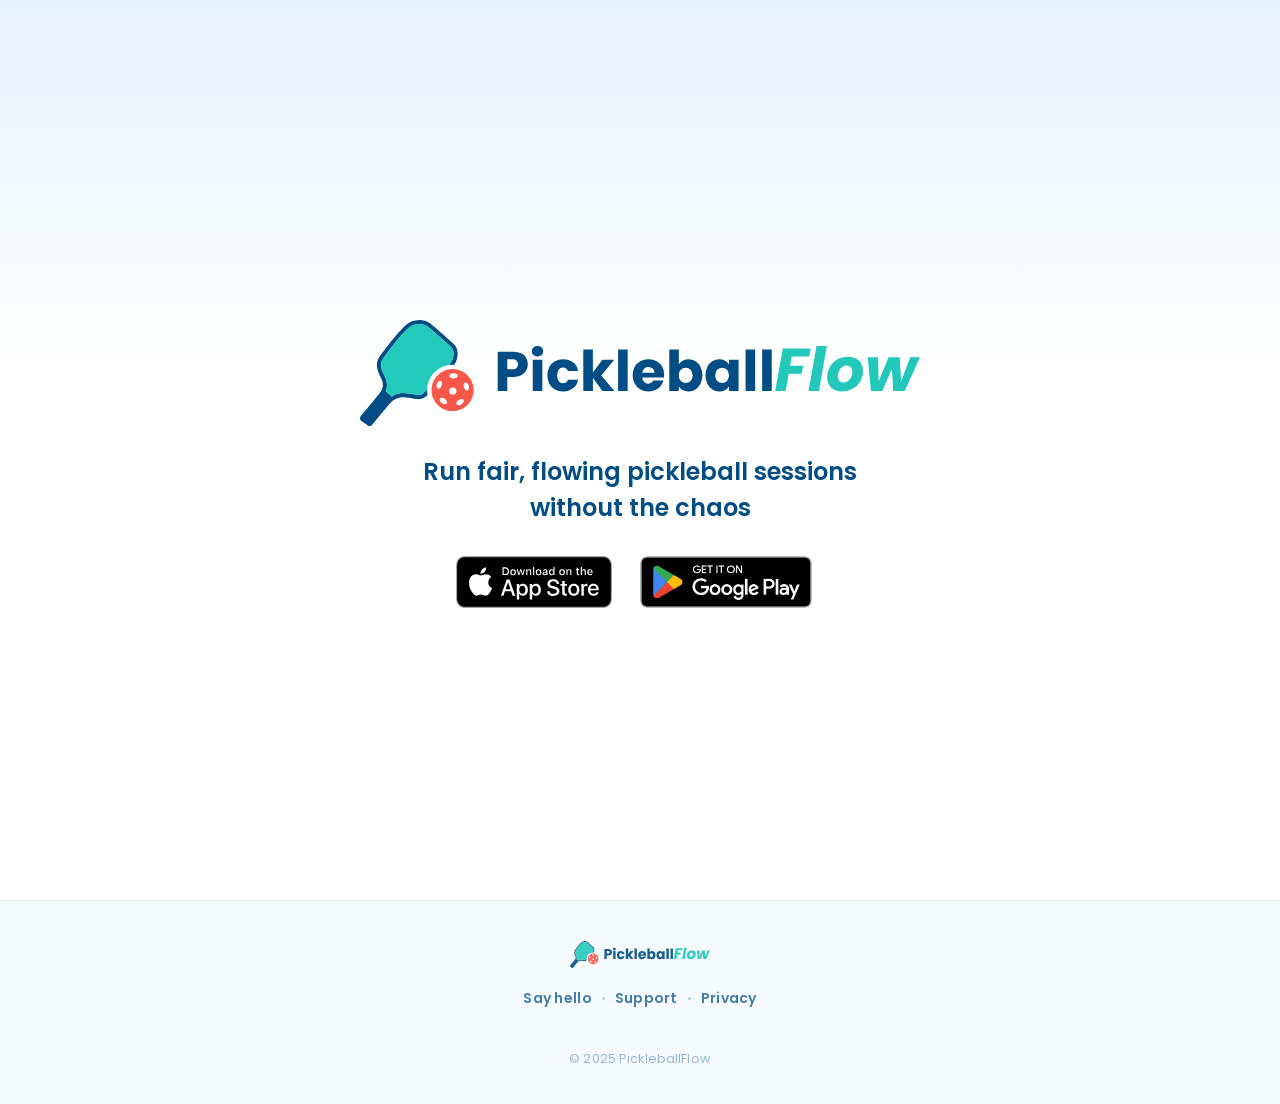
==== commit 3945848f: "Remove screenshot carousel, simplify to store-link landing page Co-Authored-By: Claude Sonnet 5.5 <n" ====
--- a/index.html
+++ b/index.html
@@ -97,100 +97,6 @@
             >
           </a>
         </div>
-        <a class="scroll-cue" href="#app-store-gallery" aria-label="See app screenshots">
-          <svg viewBox="0 0 24 24" fill="none" stroke="currentColor" stroke-width="2.2" stroke-linecap="round" stroke-linejoin="round" aria-hidden="true" focusable="false">
-            <polyline points="6 9 12 15 18 9"></polyline>
-          </svg>
-        </a>
-        <section class="play-store-gallery" id="app-store-gallery" aria-labelledby="app-store-gallery-title">
-          <div class="gallery-intro">
-            <h2 id="app-store-gallery-title">Built for open play and social sessions.</h2>
-            <p>Manage courts, balance rotations and keep games moving smoothly.</p>
-          </div>
-          <div class="screenshot-carousel" data-carousel>
-            <button
-              type="button"
-              class="carousel-arrow carousel-arrow--prev"
-              data-carousel-prev
-              aria-label="Previous screenshot"
-            >
-              <span aria-hidden="true">&#8249;</span>
-            </button>
-            <ul class="screenshot-track" data-carousel-track>
-              <li class="screenshot-slide">
-                <img
-                  src="assets/screenshots/app-store-screenshots/01-run-fair-flowing-pickleball-sessions-without-the-chaos.png"
-                  alt="PickleballFlow screenshot: run fair, flowing pickleball sessions without the chaos"
-                  width="1284"
-                  height="2778"
-                >
-              </li>
-              <li class="screenshot-slide">
-                <img
-                  src="assets/screenshots/app-store-screenshots/02-generate-balanced-courts-instantly.png"
-                  alt="PickleballFlow screenshot: generate balanced courts instantly"
-                  width="1284"
-                  height="2778"
-                  loading="lazy"
-                >
-              </li>
-              <li class="screenshot-slide">
-                <img
-                  src="assets/screenshots/app-store-screenshots/03-stay-in-control-between-every-game.png"
-                  alt="PickleballFlow screenshot: stay in control between every game"
-                  width="1284"
-                  height="2778"
-                  loading="lazy"
-                >
-              </li>
-              <li class="screenshot-slide">
-                <img
-                  src="assets/screenshots/app-store-screenshots/04-track-partners-opponents-and-session-health.png"
-                  alt="PickleballFlow screenshot: track partners, opponents and session health"
-                  width="1284"
-                  height="2778"
-                  loading="lazy"
-                >
-              </li>
-              <li class="screenshot-slide">
-                <img
-                  src="assets/screenshots/app-store-screenshots/05-every-partnership-tracked-for-fairness.png"
-                  alt="PickleballFlow screenshot: every partnership, tracked for fairness"
-                  width="1284"
-                  height="2778"
-                  loading="lazy"
-                >
-              </li>
-              <li class="screenshot-slide">
-                <img
-                  src="assets/screenshots/app-store-screenshots/06-save-your-regular-crews-ready-to-go.png"
-                  alt="PickleballFlow screenshot: save your regular crews, ready to go"
-                  width="1284"
-                  height="2778"
-                  loading="lazy"
-                >
-              </li>
-              <li class="screenshot-slide">
-                <img
-                  src="assets/screenshots/app-store-screenshots/07-add-and-edit-players-in-seconds.png"
-                  alt="PickleballFlow screenshot: add and edit players in seconds"
-                  width="1284"
-                  height="2778"
-                  loading="lazy"
-                >
-              </li>
-            </ul>
-            <button
-              type="button"
-              class="carousel-arrow carousel-arrow--next"
-              data-carousel-next
-              aria-label="Next screenshot"
-            >
-              <span aria-hidden="true">&#8250;</span>
-            </button>
-            <div class="carousel-dots" data-carousel-dots aria-hidden="true"></div>
-          </div>
-        </section>
       </section>
     </main>
     <footer class="site-footer">
@@ -212,115 +118,5 @@
         <p class="site-footer-copy">&copy; 2025 PickleballFlow</p>
       </div>
     </footer>
-    <script>
-      (function () {
-        var carousel = document.querySelector("[data-carousel]");
-        if (!carousel) return;
-
-        var track = carousel.querySelector("[data-carousel-track]");
-        var prev = carousel.querySelector("[data-carousel-prev]");
-        var next = carousel.querySelector("[data-carousel-next]");
-        var dotsWrap = carousel.querySelector("[data-carousel-dots]");
-        var slides = Array.prototype.slice.call(track.children);
-        if (!slides.length) return;
-
-        var current = 0;
-
-        function clamp(i) {
-          return Math.max(0, Math.min(slides.length - 1, i));
-        }
-
-        function scrollToSlide(i) {
-          var slide = slides[i];
-          var offset =
-            slide.offsetLeft - (track.clientWidth - slide.offsetWidth) / 2;
-          var max = track.scrollWidth - track.clientWidth;
-          track.scrollTo({
-            left: Math.max(0, Math.min(max, offset)),
-            behavior: "smooth"
-          });
-        }
-
-        function nearestIndex() {
-          if (track.scrollLeft <= 1) return 0;
-          if (track.scrollLeft + track.clientWidth >= track.scrollWidth - 1) {
-            return slides.length - 1;
-          }
-          var center = track.scrollLeft + track.clientWidth / 2;
-          var best = 0;
-          var bestDist = Infinity;
-          slides.forEach(function (slide, i) {
-            var slideCenter = slide.offsetLeft + slide.offsetWidth / 2;
-            var dist = Math.abs(slideCenter - center);
-            if (dist < bestDist) {
-              bestDist = dist;
-              best = i;
-            }
-          });
-          return best;
-        }
-
-        function render() {
-          dots.forEach(function (dot, d) {
-            dot.classList.toggle("is-active", d === current);
-          });
-          prev.classList.toggle("is-edge", current <= 0);
-          next.classList.toggle("is-edge", current >= slides.length - 1);
-        }
-
-        var programmatic = false;
-
-        function go(i) {
-          current = clamp(i);
-          programmatic = true;
-          scrollToSlide(current);
-          render();
-        }
-
-        var dots = slides.map(function (slide, i) {
-          var dot = document.createElement("button");
-          dot.type = "button";
-          dot.className = "carousel-dot";
-          dot.setAttribute("aria-label", "Go to screenshot " + (i + 1));
-          dot.addEventListener("click", function () {
-            go(i);
-          });
-          dotsWrap.appendChild(dot);
-          return dot;
-        });
-
-        prev.addEventListener("click", function () { go(current - 1); });
-        next.addEventListener("click", function () { go(current + 1); });
-
-        var ticking = false;
-        var settleTimer;
-        track.addEventListener("scroll", function () {
-          clearTimeout(settleTimer);
-          // While an arrow/dot scroll is animating, keep the index the button
-          // set; only sync from scroll position for manual swipes/drags.
-          if (!programmatic && !ticking) {
-            ticking = true;
-            window.requestAnimationFrame(function () {
-              current = nearestIndex();
-              render();
-              ticking = false;
-            });
-          }
-          // Once scrolling has settled, reconcile and re-enable manual sync.
-          settleTimer = setTimeout(function () {
-            programmatic = false;
-            current = nearestIndex();
-            render();
-          }, 120);
-        });
-        window.addEventListener("resize", function () {
-          // Slide width tracks the viewport, so re-align the focused slide.
-          programmatic = true;
-          track.scrollLeft = slides[current].offsetLeft;
-          render();
-        });
-        render();
-      })();
-    </script>
   </body>
 </html>
--- a/styles.css
+++ b/styles.css
@@ -106,7 +106,7 @@
   flex-wrap: wrap;
   align-items: center;
   justify-content: center;
-  gap: 12px;
+  gap: 16px;
 }
 
 .store-link {
@@ -114,6 +114,9 @@
   border-radius: 6px;
 }
 
+/* Align the official badges by height — the convention Apple's and Google's
+   guidelines call for. Google's artwork carries built-in padding, so it's set
+   taller to land on the same visible height as the App Store badge. */
 .store-badge {
   display: block;
   width: auto;
@@ -123,151 +126,8 @@
   height: clamp(44px, 12.5vw, 52px);
 }
 
-/* Google's badge carries built-in padding, so it runs taller to match
-   the App Store badge's visual height. */
 .store-badge--google-play {
   height: clamp(64px, 18vw, 76px);
-}
-
-.play-store-gallery {
-  width: min(100%, 980px);
-  min-width: 0;
-  margin-top: 42px;
-}
-
-.gallery-intro {
-  width: min(100%, 560px);
-  margin: 0 auto 20px;
-}
-
-.gallery-intro h2 {
-  margin: 0;
-  color: var(--color-navy);
-  font-size: clamp(1.25rem, 1.05rem + 0.7vw, 1.6rem);
-  font-weight: 600;
-  line-height: 1.2;
-  letter-spacing: 0;
-}
-
-.gallery-intro p {
-  margin: 8px 0 0;
-  color: var(--color-text);
-  font-size: 1rem;
-  line-height: 1.5;
-}
-
-/* One screenshot in focus at a time — identical behaviour at every width. */
-.screenshot-carousel {
-  position: relative;
-  width: 100%;
-  min-width: 0;
-  /* Width of the focused screenshot; arrows are positioned from this too. */
-  --shot-w: min(74vw, 300px);
-}
-
-.screenshot-track {
-  display: flex;
-  margin: 0;
-  padding: 0;
-  list-style: none;
-  overflow-x: auto;
-  scroll-snap-type: x mandatory;
-  -webkit-overflow-scrolling: touch;
-  scrollbar-width: none;
-}
-
-.screenshot-track::-webkit-scrollbar {
-  display: none;
-}
-
-.screenshot-slide {
-  flex: 0 0 100%;
-  min-width: 0;
-  display: flex;
-  justify-content: center;
-  padding: 8px 0 4px;
-  scroll-snap-align: center;
-}
-
-.screenshot-slide img {
-  display: block;
-  width: var(--shot-w);
-  height: auto;
-  border-radius: 12px;
-  background: var(--color-white);
-  box-shadow: 0 0 0 1px rgba(0, 77, 133, 0.05);
-}
-
-.carousel-arrow {
-  position: absolute;
-  top: 50%;
-  transform: translateY(-50%);
-  z-index: 2;
-  display: flex;
-  align-items: center;
-  justify-content: center;
-  width: 44px;
-  height: 44px;
-  padding: 0;
-  border: 0;
-  border-radius: 999px;
-  background: var(--color-white);
-  color: var(--color-navy);
-  font-size: 1.6rem;
-  line-height: 1;
-  cursor: pointer;
-  box-shadow:
-    0 8px 20px rgba(0, 77, 133, 0.22),
-    0 0 0 1px rgba(0, 77, 133, 0.08);
-  transition: opacity 0.2s ease, transform 0.2s ease;
-}
-
-.carousel-arrow span {
-  margin-top: -3px;
-}
-
-/* Sit just outside the focused screenshot, but never closer than 4px to the
-   carousel edge (so they can't be clipped on narrow screens). */
-.carousel-arrow--prev {
-  right: min(calc(50% + var(--shot-w) / 2 + 10px), calc(100% - 48px));
-}
-
-.carousel-arrow--next {
-  left: min(calc(50% + var(--shot-w) / 2 + 10px), calc(100% - 48px));
-}
-
-.carousel-arrow:hover {
-  transform: translateY(-50%) scale(1.05);
-}
-
-/* Edge state stays clickable (clamped no-op) so clicks never fall through
-   to the screenshot behind the button. */
-.carousel-arrow.is-edge {
-  opacity: 0;
-  pointer-events: none;
-}
-
-.carousel-dots {
-  display: flex;
-  justify-content: center;
-  gap: 8px;
-  margin-top: 16px;
-}
-
-.carousel-dot {
-  width: 8px;
-  height: 8px;
-  padding: 0;
-  border: 0;
-  border-radius: 999px;
-  background: rgba(0, 77, 133, 0.22);
-  cursor: pointer;
-  transition: background 0.2s ease, transform 0.2s ease;
-}
-
-.carousel-dot.is-active {
-  background: var(--color-navy);
-  transform: scale(1.3);
 }
 
 .legal-header {
@@ -411,32 +271,6 @@
   font-style: italic;
 }
 
-.scroll-cue {
-  display: flex;
-  align-items: center;
-  justify-content: center;
-  width: 36px;
-  height: 36px;
-  margin-top: 8px;
-  color: var(--color-muted);
-  text-decoration: none;
-  animation: scroll-cue-bounce 2s ease-in-out infinite;
-}
-
-.scroll-cue svg {
-  width: 24px;
-  height: 24px;
-}
-
-.scroll-cue:hover {
-  color: var(--color-navy);
-}
-
-@keyframes scroll-cue-bounce {
-  0%, 100% { transform: translateY(0); }
-  50% { transform: translateY(5px); }
-}
-
 .site-footer {
   border-top: 1px solid rgba(0, 77, 133, 0.1);
   background: rgba(230, 242, 255, 0.4);
@@ -525,14 +359,6 @@
   .hero {
     width: min(100%, 1040px);
   }
-
-  .play-store-gallery {
-    margin-top: 52px;
-  }
-
-  .gallery-intro {
-    margin-bottom: 24px;
-  }
 }
 
 @media (max-width: 420px) {
@@ -563,27 +389,6 @@
     display: inline;
   }
 
-  .play-store-gallery {
-    margin-top: 32px;
-  }
-
-  .gallery-intro {
-    margin-bottom: 16px;
-  }
-
-  .gallery-intro p {
-    font-size: 0.96rem;
-  }
-
-  .screenshot-carousel {
-    --shot-w: min(78vw, 280px);
-  }
-
-  .screenshot-slide img {
-    border-radius: 10px;
-    box-shadow: 0 0 0 1px rgba(0, 77, 133, 0.05);
-  }
-
   .legal-header {
     padding: 14px 18px;
   }
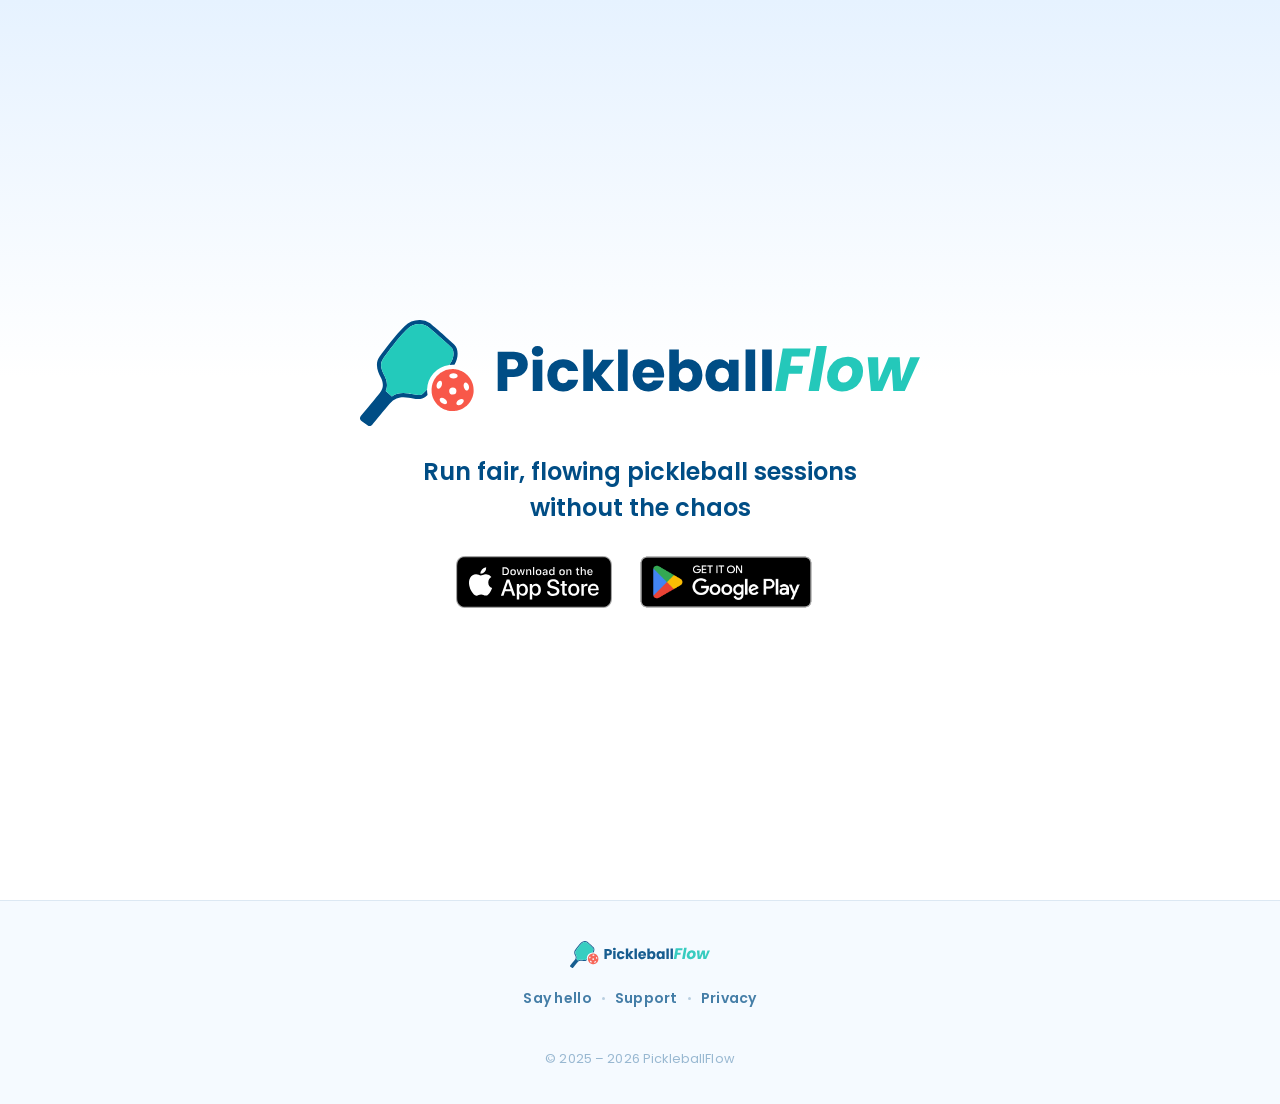
==== commit ac73531e: "Update footer copyright to 2025–2026 Co-Authored-By: Claude Sonnet 5.5 <noreply@anthropic.com>" ====
--- a/index.html
+++ b/index.html
@@ -115,7 +115,7 @@
           <script type='text/javascript' src='https://storage.ko-fi.com/cdn/widget/Widget_2.js'></script>
           <script type='text/javascript'>kofiwidget2.init('Support me on Ko-fi', '#004d85', 'L4T61ZQBWE');kofiwidget2.draw();</script>
         </div>
-        <p class="site-footer-copy">&copy; 2025 PickleballFlow</p>
+        <p class="site-footer-copy">&copy; 2025 &ndash; 2026 PickleballFlow</p>
       </div>
     </footer>
   </body>
